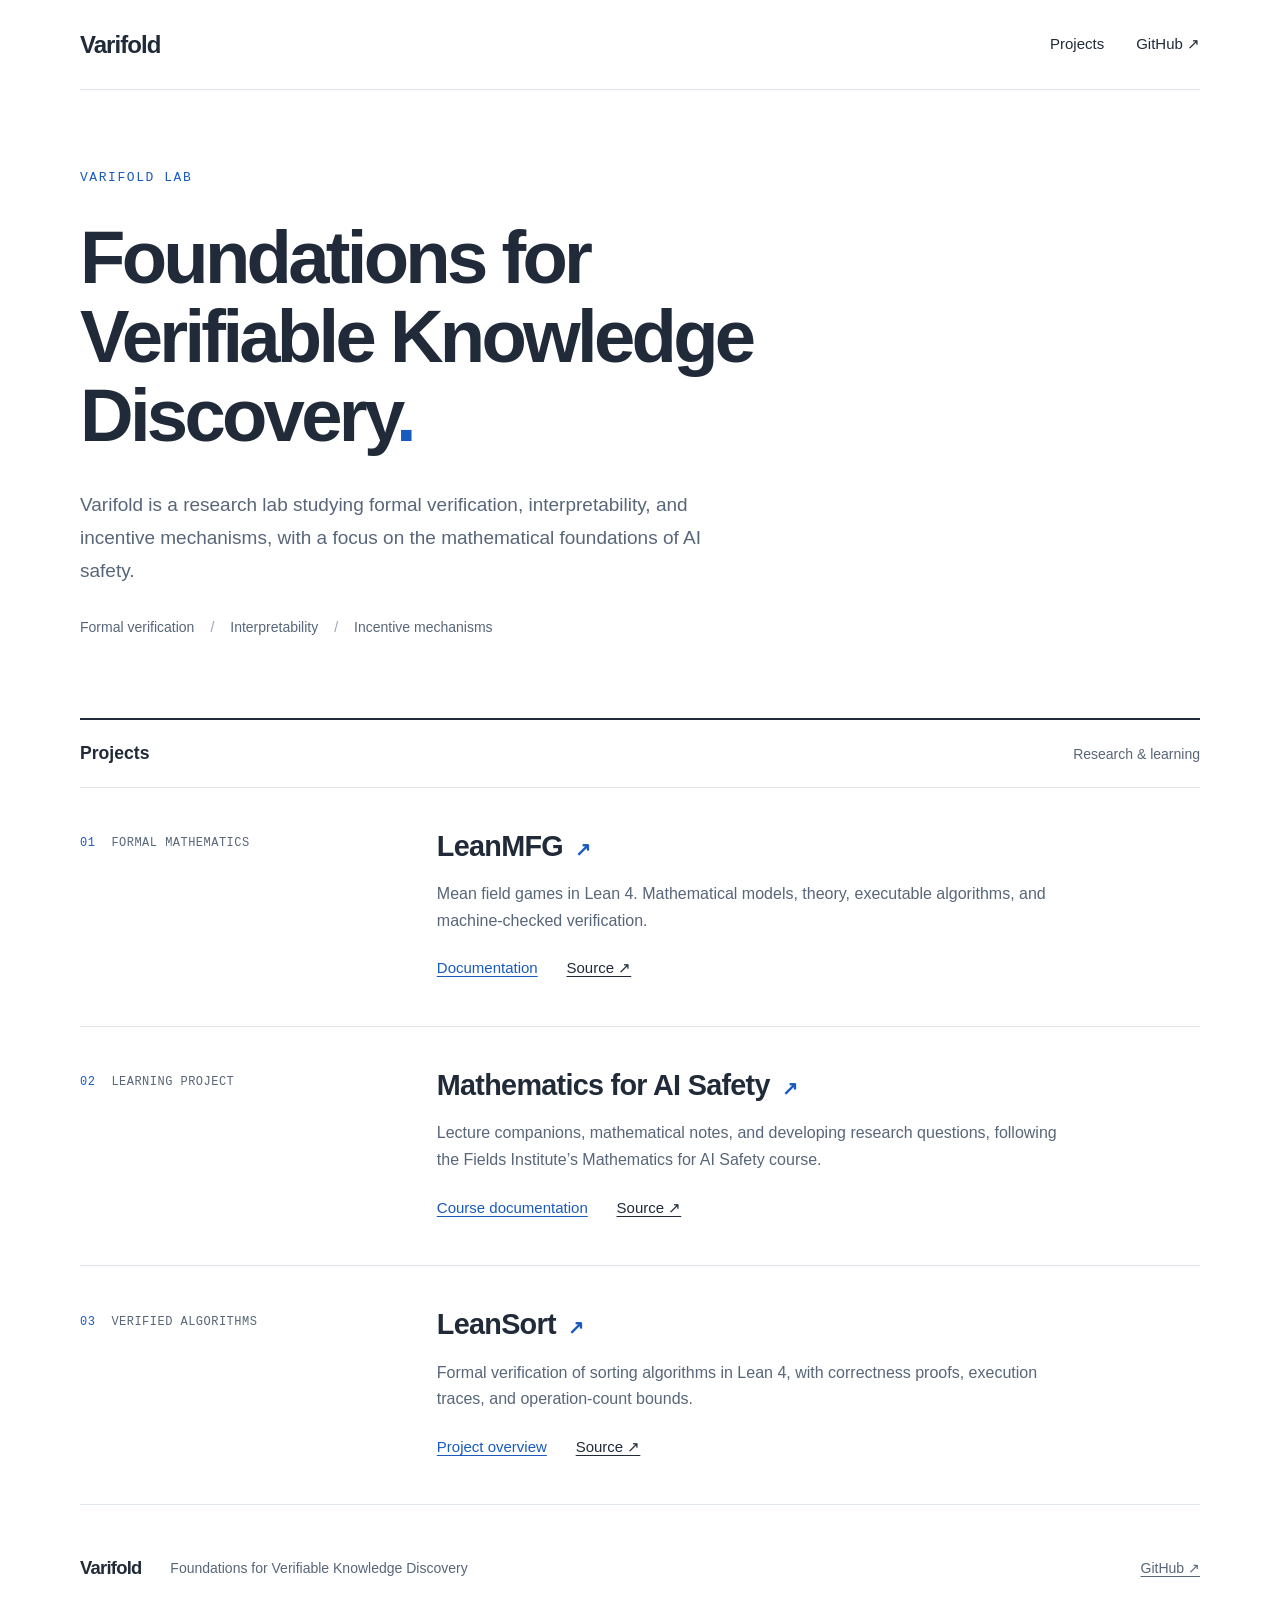
==== index.html @ c0313242 "Create Varifold Lab website and project directory" ====
<!doctype html>
<html lang="en">
<head>
  <meta charset="utf-8">
  <meta name="viewport" content="width=device-width, initial-scale=1">
  <title>Varifold — Foundations for Verifiable Knowledge Discovery</title>
  <meta name="description" content="Varifold is a research lab studying formal verification, interpretability, and incentive mechanisms, with a focus on the mathematical foundations of AI safety.">
  <link rel="stylesheet" href="styles.css">
</head>
<body>
  <a class="skip-link" href="#main">Skip to content</a>
  <header class="site-header">
    <a class="brand" href="./" aria-label="Varifold home">Varifold</a>
    <nav aria-label="Main navigation"><a href="#projects">Projects</a><a href="https://github.com/Varifold-Lab">GitHub ↗</a></nav>
  </header>
  <main id="main">
    <section class="intro" aria-labelledby="intro-title">
      <p class="eyebrow">VARIFOLD LAB</p>
      <h1 id="intro-title">Foundations for<br>Verifiable Knowledge<br>Discovery<span class="period">.</span></h1>
      <p class="description">Varifold is a research lab studying formal verification, interpretability, and incentive mechanisms, with a focus on the mathematical foundations of AI safety.</p>
      <p class="research-areas">Formal verification <span aria-hidden="true">/</span> Interpretability <span aria-hidden="true">/</span> Incentive mechanisms</p>
    </section>
    <section class="projects" id="projects" aria-labelledby="projects-title">
      <div class="section-heading"><h2 id="projects-title">Projects</h2><span>Research & learning</span></div>
      <article class="project">
        <div class="project-kind"><span class="project-number">01</span><span>FORMAL MATHEMATICS</span></div>
        <div class="project-content">
          <h3><a href="https://varifold-lab.github.io/LeanMFG/">LeanMFG <span aria-hidden="true">↗</span></a></h3>
          <p>Mean field games in Lean 4. Mathematical models, theory, executable algorithms, and machine-checked verification.</p>
          <div class="project-links"><a href="https://varifold-lab.github.io/LeanMFG/">Documentation</a><a href="https://github.com/Varifold-Lab/LeanMFG">Source ↗</a></div>
        </div>
      </article>
      <article class="project">
        <div class="project-kind"><span class="project-number">02</span><span>LEARNING PROJECT</span></div>
        <div class="project-content">
          <h3><a href="/awesome-ai-safety/">Mathematics for AI Safety <span aria-hidden="true">↗</span></a></h3>
          <p>Lecture companions, mathematical notes, and developing research questions, following the Fields Institute’s Mathematics for AI Safety course.</p>
          <div class="project-links"><a href="/awesome-ai-safety/">Course documentation</a><a href="https://github.com/Varifold-Lab/awesome-ai-safety">Source ↗</a></div>
        </div>
      </article>
      <article class="project">
        <div class="project-kind"><span class="project-number">03</span><span>VERIFIED ALGORITHMS</span></div>
        <div class="project-content">
          <h3><a href="https://github.com/Varifold-Lab/LeanSort">LeanSort <span aria-hidden="true">↗</span></a></h3>
          <p>Formal verification of sorting algorithms in Lean 4, with correctness proofs, execution traces, and operation-count bounds.</p>
          <div class="project-links"><a href="https://github.com/Varifold-Lab/LeanSort#readme">Project overview</a><a href="https://github.com/Varifold-Lab/LeanSort">Source ↗</a></div>
        </div>
      </article>
    </section>
  </main>
  <footer><a class="brand" href="./">Varifold</a><span>Foundations for Verifiable Knowledge Discovery</span><a href="https://github.com/Varifold-Lab">GitHub ↗</a></footer>
</body>
</html>
---- styles.css ----
:root { color-scheme: light; --ink: #202a38; --muted: #586679; --accent: #195abe; --line: #dfe5eb; --mono: ui-monospace, SFMono-Regular, Menlo, Consolas, monospace; }
* { box-sizing: border-box; }
html { scroll-padding-top: 2rem; }
body { margin: 0; color: var(--ink); background: #fff; font-family: -apple-system, BlinkMacSystemFont, "Segoe UI", sans-serif; line-height: 1.65; }
a { color: inherit; text-underline-offset: .22em; }
a:hover { color: var(--accent); }
:focus-visible { outline: 2px solid var(--accent); outline-offset: 5px; }
::selection { background: #dae9ff; }
.skip-link { position: absolute; top: -5rem; left: 1rem; background: #fff; padding: .5rem 1rem; }
.skip-link:focus { top: .5rem; }
.site-header, main, footer { width: min(1120px, calc(100% - 96px)); margin: auto; }
.site-header { min-height: 90px; padding: 1rem 0; display: flex; flex-wrap: wrap; justify-content: space-between; align-items: center; border-bottom: 1px solid var(--line); gap: 1rem 2rem; }
.brand { font-size: 1.5rem; font-weight: 700; letter-spacing: -.04em; text-decoration: none; }
nav { display: flex; gap: 2rem; font-size: .9375rem; }
nav a { text-decoration: none; }
.intro { padding: 78px 0 64px; }
.eyebrow { margin: 0 0 1.8rem; color: var(--accent); font: .8125rem/1.6 var(--mono); letter-spacing: .12em; }
h1 { margin: 0; font-size: clamp(2.8rem, 5.8vw, 4.7rem); font-weight: 550; line-height: 1.07; letter-spacing: -.05em; }
.period { color: var(--accent); }
.description { max-width: 680px; font-size: 1.1875rem; line-height: 1.75; color: var(--muted); margin: 2rem 0 1.8rem; }
.research-areas { display: flex; flex-wrap: wrap; gap: .6rem 1rem; color: var(--muted); font-size: .875rem; }
.research-areas span { color: #98a4b4; }
.section-heading { display: flex; align-items: baseline; justify-content: space-between; gap: 1rem; padding: 1.2rem 0; border-top: 2px solid var(--ink); border-bottom: 1px solid var(--line); }
h2 { margin: 0; font-size: 1.1rem; font-weight: 650; }
.section-heading > span { font-size: .875rem; color: var(--muted); }
.project { display: grid; grid-template-columns: 29% 1fr; gap: 2rem; padding: 2.5rem 0 2.8rem; border-bottom: 1px solid var(--line); }
.project-kind { display: flex; align-items: baseline; gap: 1rem; font: .75rem/1.6 var(--mono); color: var(--muted); letter-spacing: .04em; padding-top: .4rem; }
.project-number { color: var(--accent); }
h3 { font-size: 1.8rem; line-height: 1.3; letter-spacing: -.025em; font-weight: 600; margin: 0; }
h3 a { text-decoration: none; }
h3 span { font-size: 1.2rem; color: var(--accent); margin-left: .3rem; }
.project-content > p { max-width: 620px; color: var(--muted); font-size: 1rem; margin: 1rem 0 1.4rem; }
.project-links { display: flex; flex-wrap: wrap; gap: 1.8rem; font-size: .9375rem; }
.project-links a:first-child { color: var(--accent); }
footer { display: flex; gap: 1.8rem; align-items: center; padding: 3rem 0; color: var(--muted); font-size: .875rem; }
footer .brand { color: var(--ink); font-size: 1.15rem; }
footer > a:last-child { margin-left: auto; white-space: nowrap; }
@media (max-width: 760px) {
  .site-header, main, footer { width: calc(100% - 44px); }
  .site-header { min-height: 76px; }
  nav { gap: 1.25rem; }
  .intro { padding: 54px 0 42px; }
  h1 { font-size: clamp(2.5rem, 7.6vw, 3.7rem); }
  .description { font-size: 1.0625rem; }
  .project { grid-template-columns: 1fr; gap: .85rem; padding: 2rem 0; }
  h3 { font-size: 1.5rem; }
  footer { flex-wrap: wrap; gap: .8rem 1.4rem; padding: 2rem 0; }
  footer > span { order: 3; width: 100%; }
}
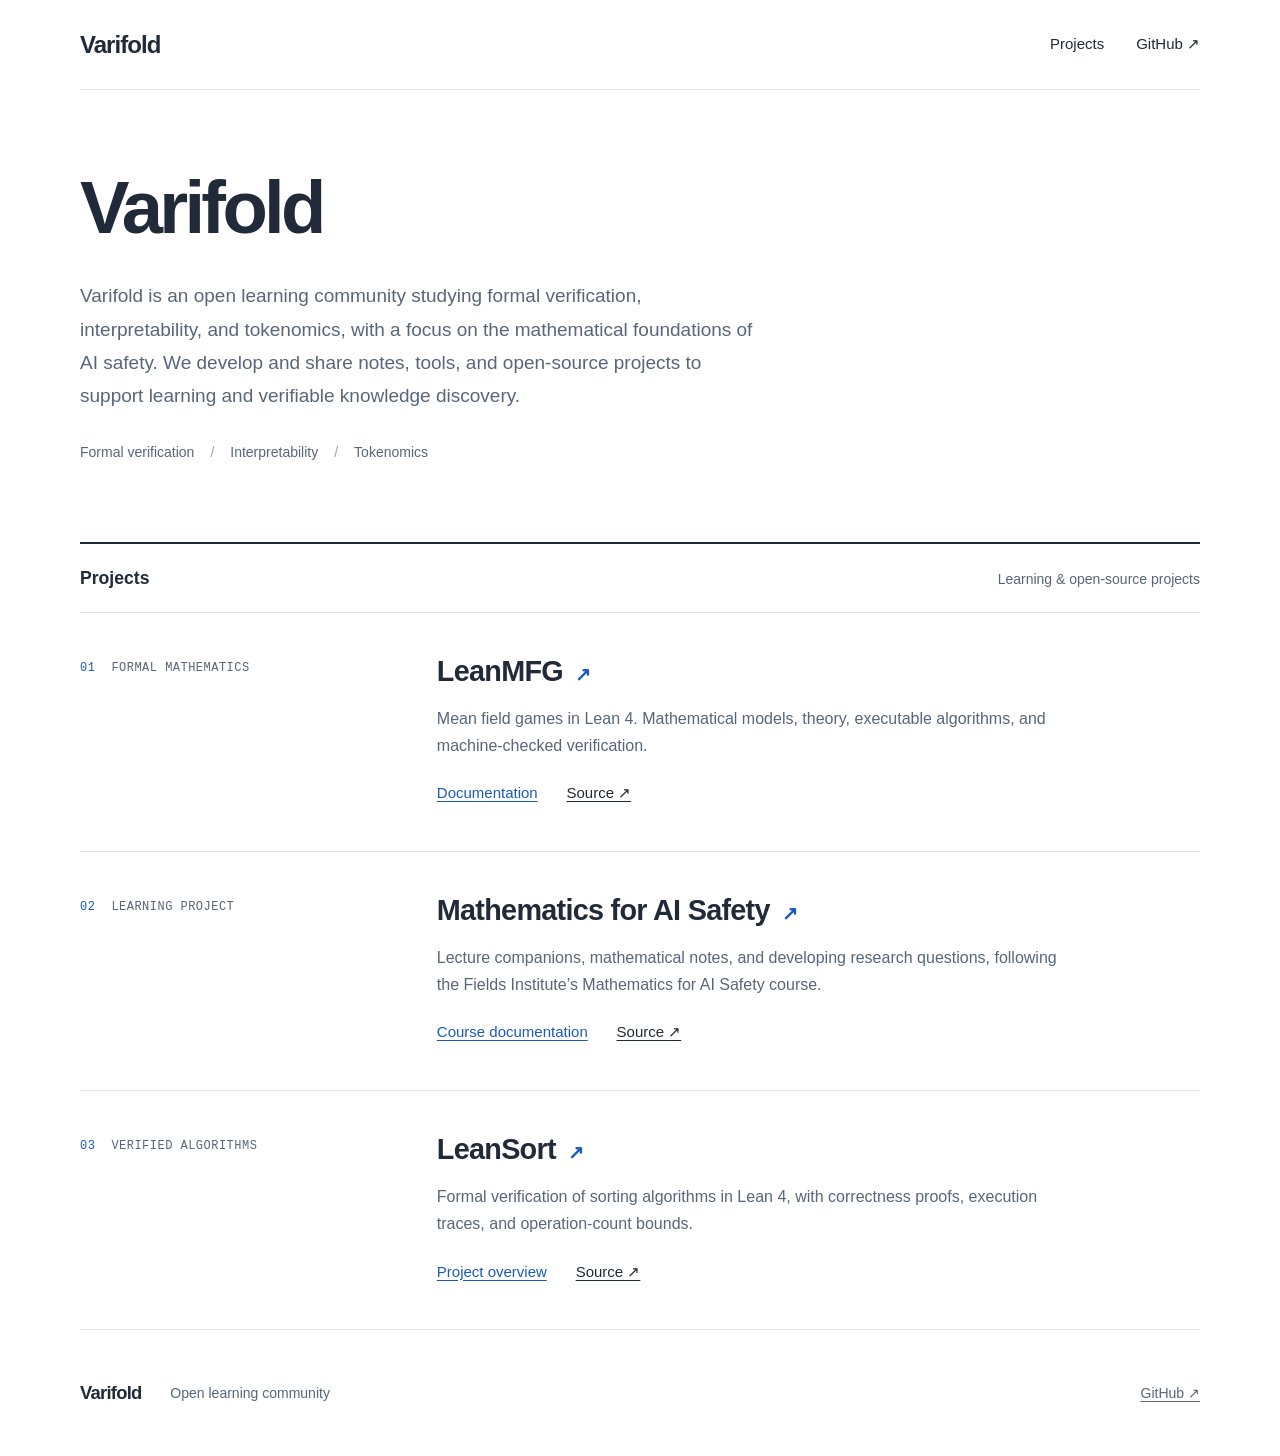
==== commit b019eca3: "Describe Varifold as an open learning community" ====
--- a/index.html
+++ b/index.html
@@ -3,8 +3,8 @@
 <head>
   <meta charset="utf-8">
   <meta name="viewport" content="width=device-width, initial-scale=1">
-  <title>Varifold — Foundations for Verifiable Knowledge Discovery</title>
-  <meta name="description" content="Varifold is a research lab studying formal verification, interpretability, and incentive mechanisms, with a focus on the mathematical foundations of AI safety.">
+  <title>Varifold — Open Learning Community</title>
+  <meta name="description" content="Varifold is an open learning community studying formal verification, interpretability, and tokenomics, with a focus on the mathematical foundations of AI safety. We develop and share notes, tools, and open-source projects to support learning and verifiable knowledge discovery.">
   <link rel="stylesheet" href="styles.css">
 </head>
 <body>
@@ -15,13 +15,12 @@
   </header>
   <main id="main">
     <section class="intro" aria-labelledby="intro-title">
-      <p class="eyebrow">VARIFOLD LAB</p>
-      <h1 id="intro-title">Foundations for<br>Verifiable Knowledge<br>Discovery<span class="period">.</span></h1>
-      <p class="description">Varifold is a research lab studying formal verification, interpretability, and incentive mechanisms, with a focus on the mathematical foundations of AI safety.</p>
-      <p class="research-areas">Formal verification <span aria-hidden="true">/</span> Interpretability <span aria-hidden="true">/</span> Incentive mechanisms</p>
+      <h1 id="intro-title">Varifold</h1>
+      <p class="description">Varifold is an open learning community studying formal verification, interpretability, and tokenomics, with a focus on the mathematical foundations of AI safety. We develop and share notes, tools, and open-source projects to support learning and verifiable knowledge discovery.</p>
+      <p class="research-areas">Formal verification <span aria-hidden="true">/</span> Interpretability <span aria-hidden="true">/</span> Tokenomics</p>
     </section>
     <section class="projects" id="projects" aria-labelledby="projects-title">
-      <div class="section-heading"><h2 id="projects-title">Projects</h2><span>Research & learning</span></div>
+      <div class="section-heading"><h2 id="projects-title">Projects</h2><span>Learning & open-source projects</span></div>
       <article class="project">
         <div class="project-kind"><span class="project-number">01</span><span>FORMAL MATHEMATICS</span></div>
         <div class="project-content">
@@ -48,6 +47,6 @@
       </article>
     </section>
   </main>
-  <footer><a class="brand" href="./">Varifold</a><span>Foundations for Verifiable Knowledge Discovery</span><a href="https://github.com/Varifold-Lab">GitHub ↗</a></footer>
+  <footer><a class="brand" href="./">Varifold</a><span>Open learning community</span><a href="https://github.com/Varifold-Lab">GitHub ↗</a></footer>
 </body>
 </html>
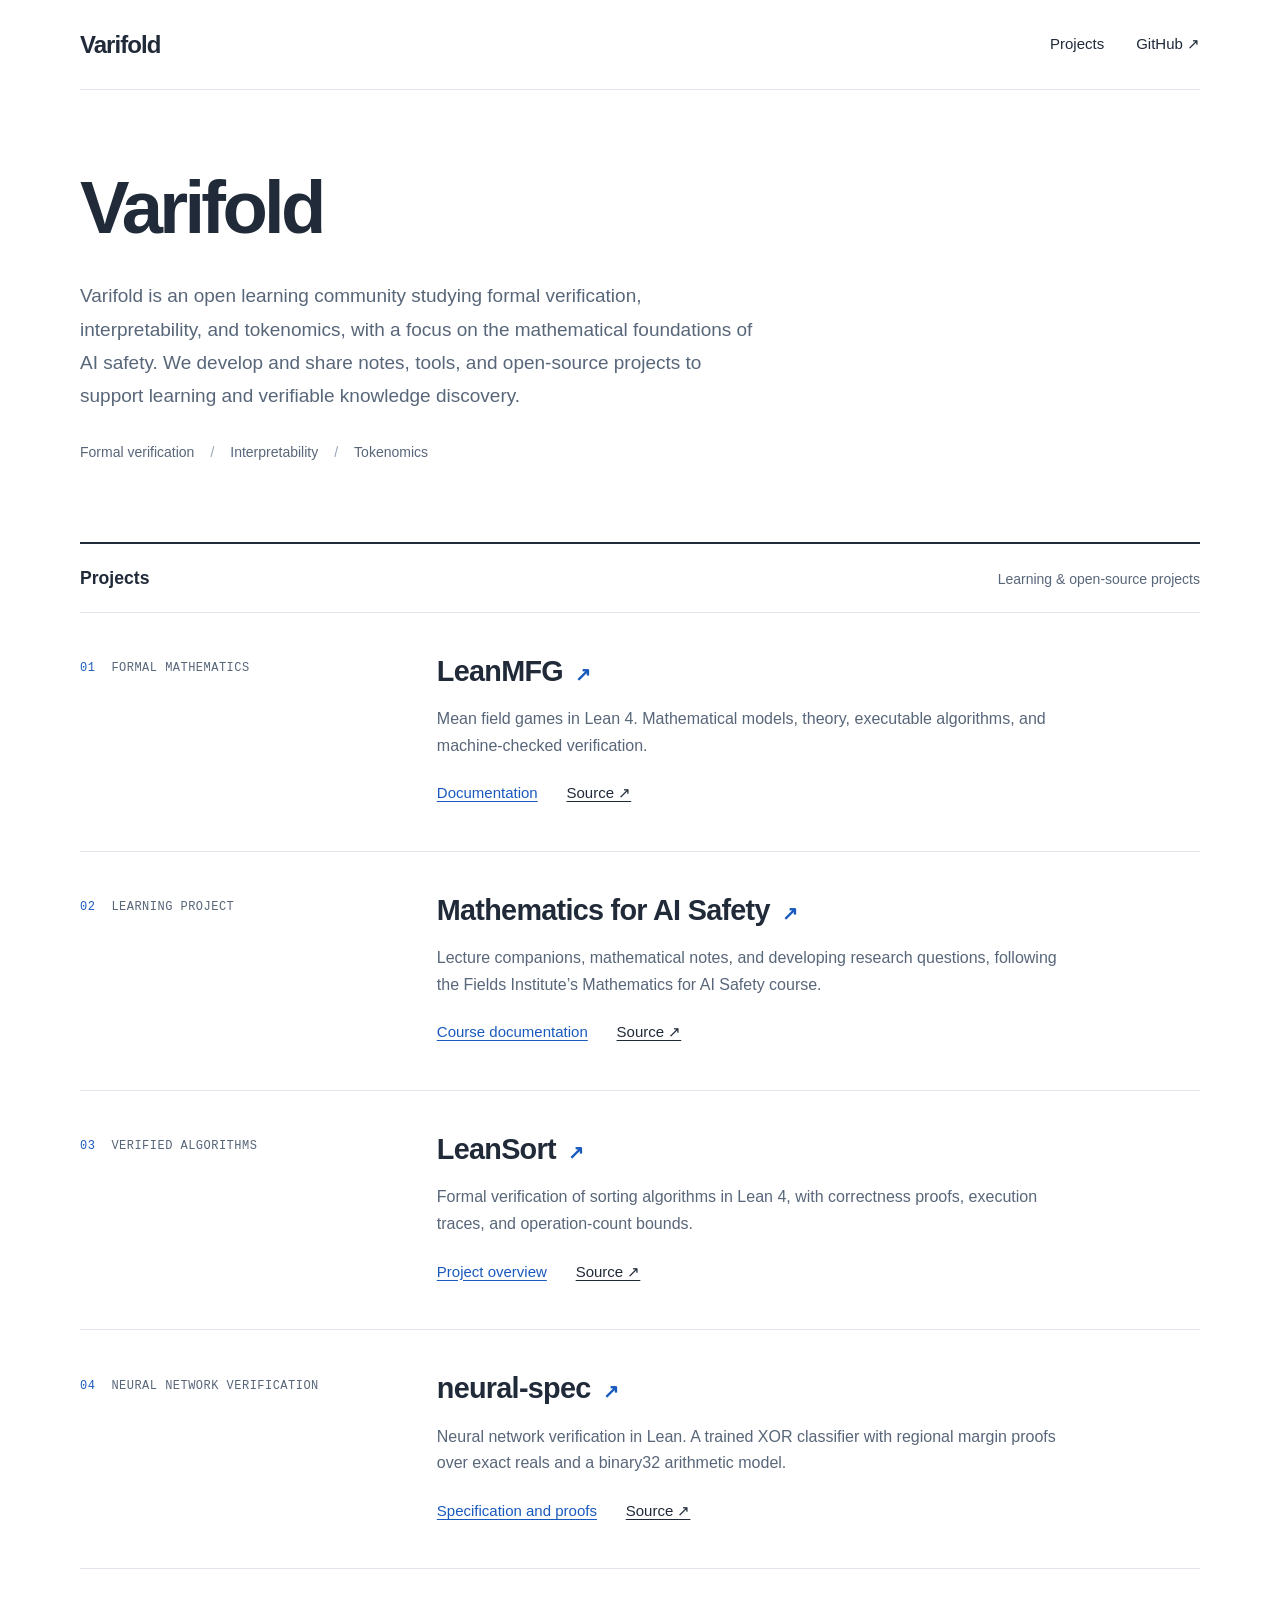
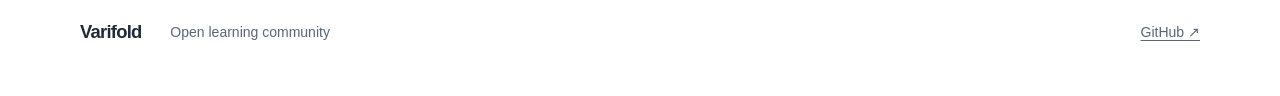
==== commit cea7c682: "Add neural-spec to the public project directory" ====
--- a/index.html
+++ b/index.html
@@ -45,6 +45,14 @@
           <div class="project-links"><a href="https://github.com/Varifold-Lab/LeanSort#readme">Project overview</a><a href="https://github.com/Varifold-Lab/LeanSort">Source ↗</a></div>
         </div>
       </article>
+      <article class="project">
+        <div class="project-kind"><span class="project-number">04</span><span>NEURAL NETWORK VERIFICATION</span></div>
+        <div class="project-content">
+          <h3><a href="https://varifold-lab.github.io/neural-spec/">neural-spec <span aria-hidden="true">↗</span></a></h3>
+          <p>Neural network verification in Lean. A trained XOR classifier with regional margin proofs over exact reals and a binary32 arithmetic model.</p>
+          <div class="project-links"><a href="https://varifold-lab.github.io/neural-spec/">Specification and proofs</a><a href="https://github.com/Varifold-Lab/neural-spec">Source ↗</a></div>
+        </div>
+      </article>
     </section>
   </main>
   <footer><a class="brand" href="./">Varifold</a><span>Open learning community</span><a href="https://github.com/Varifold-Lab">GitHub ↗</a></footer>
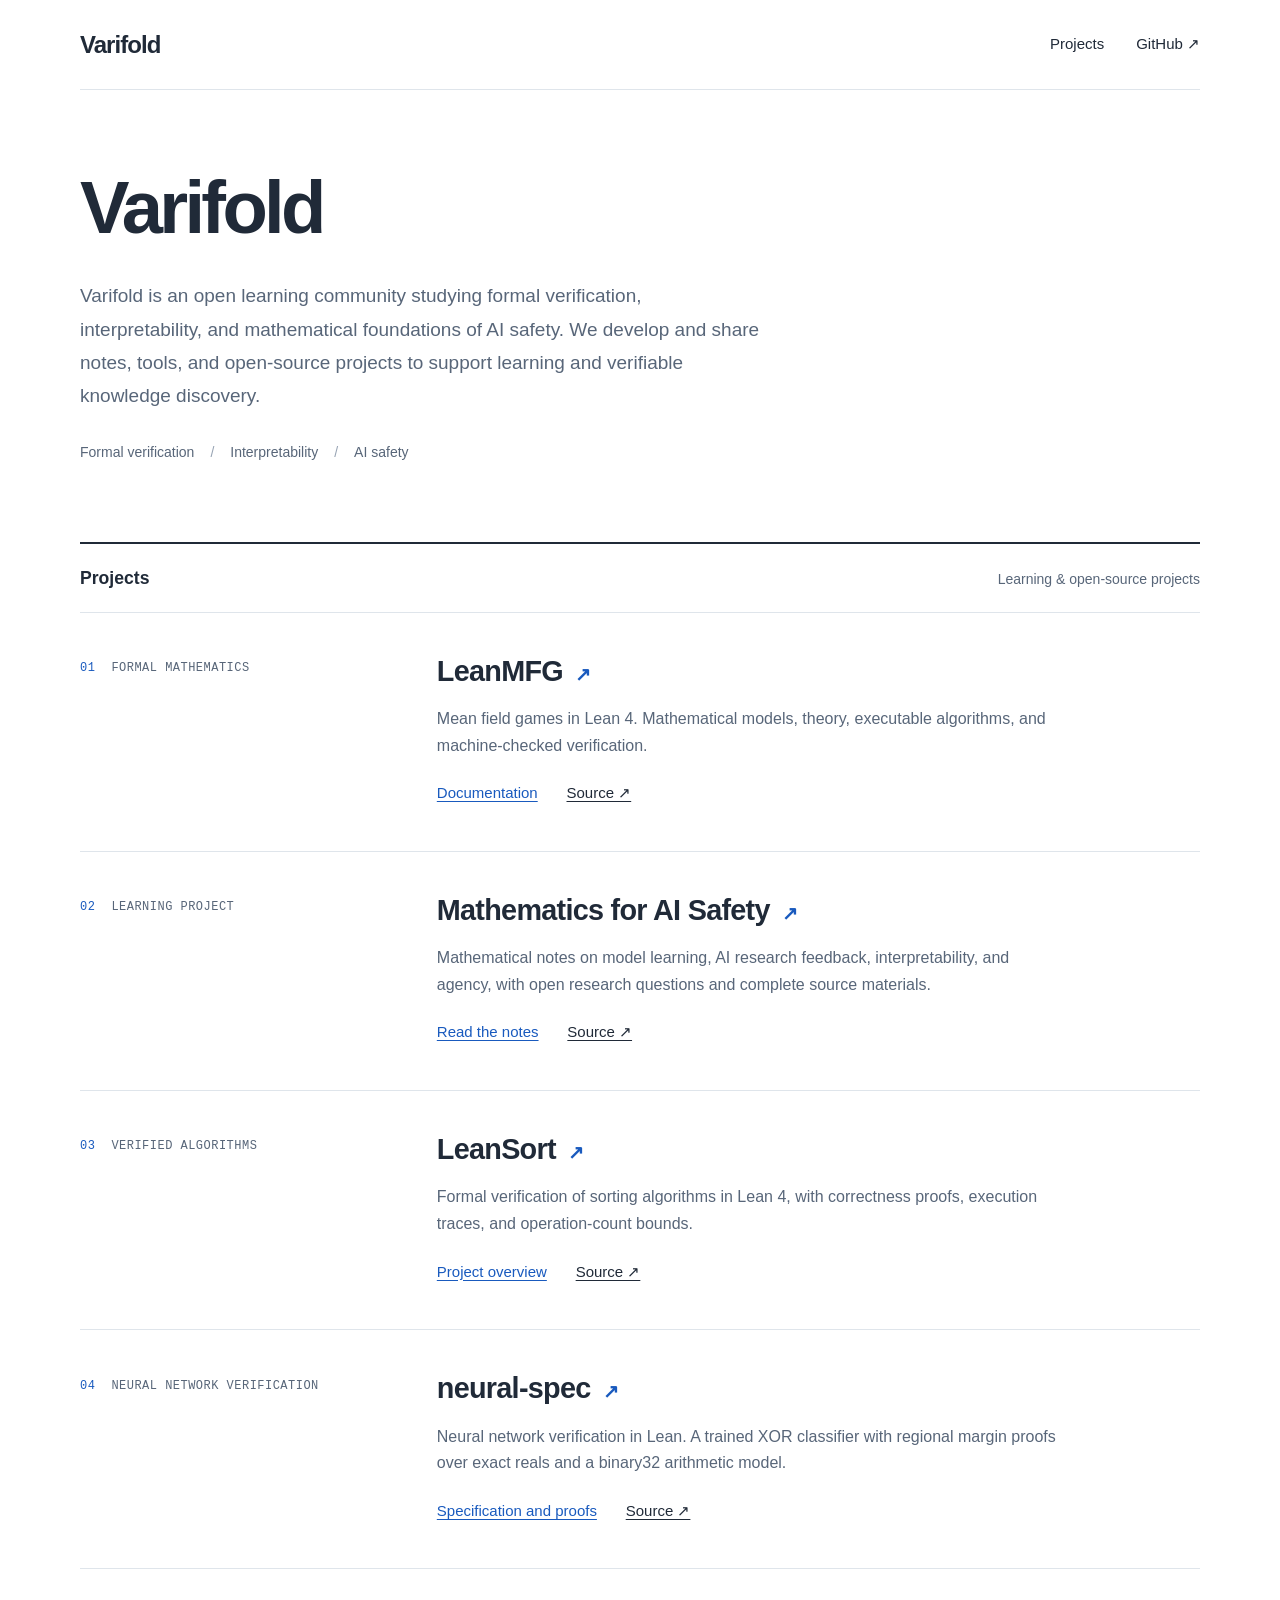
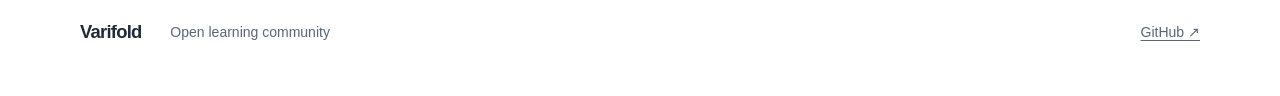
==== commit b0017b28: "Align homepage introduction with the GitHub profile README" ====
--- a/index.html
+++ b/index.html
@@ -4,7 +4,7 @@
   <meta charset="utf-8">
   <meta name="viewport" content="width=device-width, initial-scale=1">
   <title>Varifold — Open Learning Community</title>
-  <meta name="description" content="Varifold is an open learning community studying formal verification, interpretability, and tokenomics, with a focus on the mathematical foundations of AI safety. We develop and share notes, tools, and open-source projects to support learning and verifiable knowledge discovery.">
+  <meta name="description" content="Varifold is an open learning community studying formal verification, interpretability, and mathematical foundations of AI safety. We develop and share notes, tools, and open-source projects to support learning and verifiable knowledge discovery.">
   <link rel="stylesheet" href="styles.css">
 </head>
 <body>
@@ -16,8 +16,8 @@
   <main id="main">
     <section class="intro" aria-labelledby="intro-title">
       <h1 id="intro-title">Varifold</h1>
-      <p class="description">Varifold is an open learning community studying formal verification, interpretability, and tokenomics, with a focus on the mathematical foundations of AI safety. We develop and share notes, tools, and open-source projects to support learning and verifiable knowledge discovery.</p>
-      <p class="research-areas">Formal verification <span aria-hidden="true">/</span> Interpretability <span aria-hidden="true">/</span> Tokenomics</p>
+      <p class="description">Varifold is an open learning community studying formal verification, interpretability, and mathematical foundations of AI safety. We develop and share notes, tools, and open-source projects to support learning and verifiable knowledge discovery.</p>
+      <p class="research-areas">Formal verification <span aria-hidden="true">/</span> Interpretability <span aria-hidden="true">/</span> AI safety</p>
     </section>
     <section class="projects" id="projects" aria-labelledby="projects-title">
       <div class="section-heading"><h2 id="projects-title">Projects</h2><span>Learning & open-source projects</span></div>
@@ -33,8 +33,8 @@
         <div class="project-kind"><span class="project-number">02</span><span>LEARNING PROJECT</span></div>
         <div class="project-content">
           <h3><a href="/awesome-ai-safety/">Mathematics for AI Safety <span aria-hidden="true">↗</span></a></h3>
-          <p>Lecture companions, mathematical notes, and developing research questions, following the Fields Institute’s Mathematics for AI Safety course.</p>
-          <div class="project-links"><a href="/awesome-ai-safety/">Course documentation</a><a href="https://github.com/Varifold-Lab/awesome-ai-safety">Source ↗</a></div>
+          <p>Mathematical notes on model learning, AI research feedback, interpretability, and agency, with open research questions and complete source materials.</p>
+          <div class="project-links"><a href="/awesome-ai-safety/">Read the notes</a><a href="https://github.com/Varifold-Lab/awesome-ai-safety">Source ↗</a></div>
         </div>
       </article>
       <article class="project">
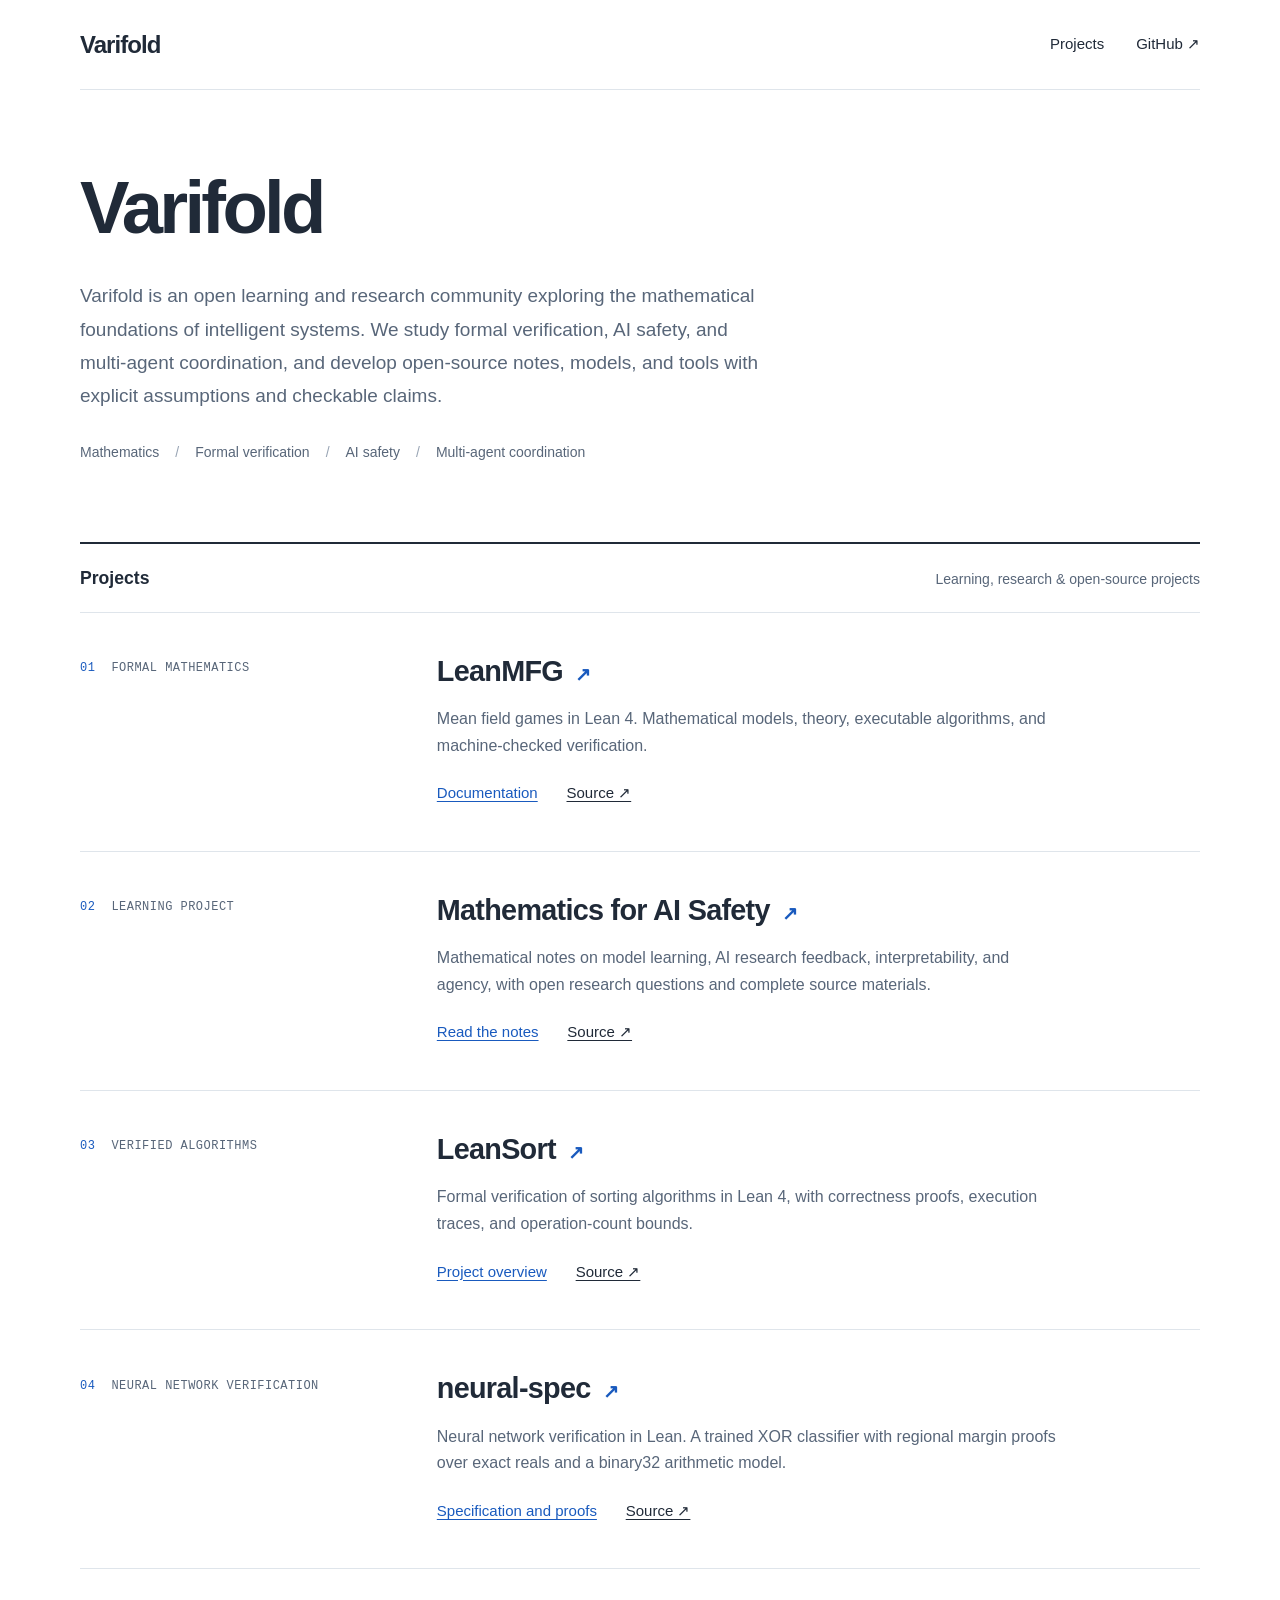
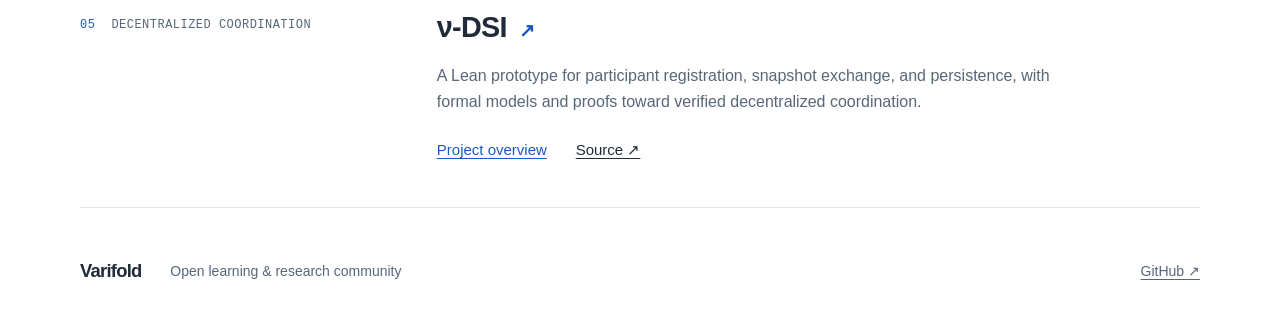
==== commit b038991f: "Align community positioning and add vdsi project" ====
--- a/index.html
+++ b/index.html
@@ -3,8 +3,8 @@
 <head>
   <meta charset="utf-8">
   <meta name="viewport" content="width=device-width, initial-scale=1">
-  <title>Varifold — Open Learning Community</title>
-  <meta name="description" content="Varifold is an open learning community studying formal verification, interpretability, and mathematical foundations of AI safety. We develop and share notes, tools, and open-source projects to support learning and verifiable knowledge discovery.">
+  <title>Varifold — Open Learning and Research Community</title>
+  <meta name="description" content="An open learning and research community exploring mathematical foundations, formal verification, AI safety, and multi-agent coordination.">
   <link rel="stylesheet" href="styles.css">
 </head>
 <body>
@@ -16,11 +16,11 @@
   <main id="main">
     <section class="intro" aria-labelledby="intro-title">
       <h1 id="intro-title">Varifold</h1>
-      <p class="description">Varifold is an open learning community studying formal verification, interpretability, and mathematical foundations of AI safety. We develop and share notes, tools, and open-source projects to support learning and verifiable knowledge discovery.</p>
-      <p class="research-areas">Formal verification <span aria-hidden="true">/</span> Interpretability <span aria-hidden="true">/</span> AI safety</p>
+      <p class="description">Varifold is an open learning and research community exploring the mathematical foundations of intelligent systems. We study formal verification, AI safety, and multi-agent coordination, and develop open-source notes, models, and tools with explicit assumptions and checkable claims.</p>
+      <p class="research-areas">Mathematics <span aria-hidden="true">/</span> Formal verification <span aria-hidden="true">/</span> AI safety <span aria-hidden="true">/</span> Multi-agent coordination</p>
     </section>
     <section class="projects" id="projects" aria-labelledby="projects-title">
-      <div class="section-heading"><h2 id="projects-title">Projects</h2><span>Learning & open-source projects</span></div>
+      <div class="section-heading"><h2 id="projects-title">Projects</h2><span>Learning, research &amp; open-source projects</span></div>
       <article class="project">
         <div class="project-kind"><span class="project-number">01</span><span>FORMAL MATHEMATICS</span></div>
         <div class="project-content">
@@ -53,8 +53,16 @@
           <div class="project-links"><a href="https://varifold-lab.github.io/neural-spec/">Specification and proofs</a><a href="https://github.com/Varifold-Lab/neural-spec">Source ↗</a></div>
         </div>
       </article>
+      <article class="project">
+        <div class="project-kind"><span class="project-number">05</span><span>DECENTRALIZED COORDINATION</span></div>
+        <div class="project-content">
+          <h3><a href="https://github.com/Varifold-Lab/vdsi">ν-DSI <span aria-hidden="true">↗</span></a></h3>
+          <p>A Lean prototype for participant registration, snapshot exchange, and persistence, with formal models and proofs toward verified decentralized coordination.</p>
+          <div class="project-links"><a href="https://github.com/Varifold-Lab/vdsi#readme">Project overview</a><a href="https://github.com/Varifold-Lab/vdsi">Source ↗</a></div>
+        </div>
+      </article>
     </section>
   </main>
-  <footer><a class="brand" href="./">Varifold</a><span>Open learning community</span><a href="https://github.com/Varifold-Lab">GitHub ↗</a></footer>
+  <footer><a class="brand" href="./">Varifold</a><span>Open learning &amp; research community</span><a href="https://github.com/Varifold-Lab">GitHub ↗</a></footer>
 </body>
 </html>
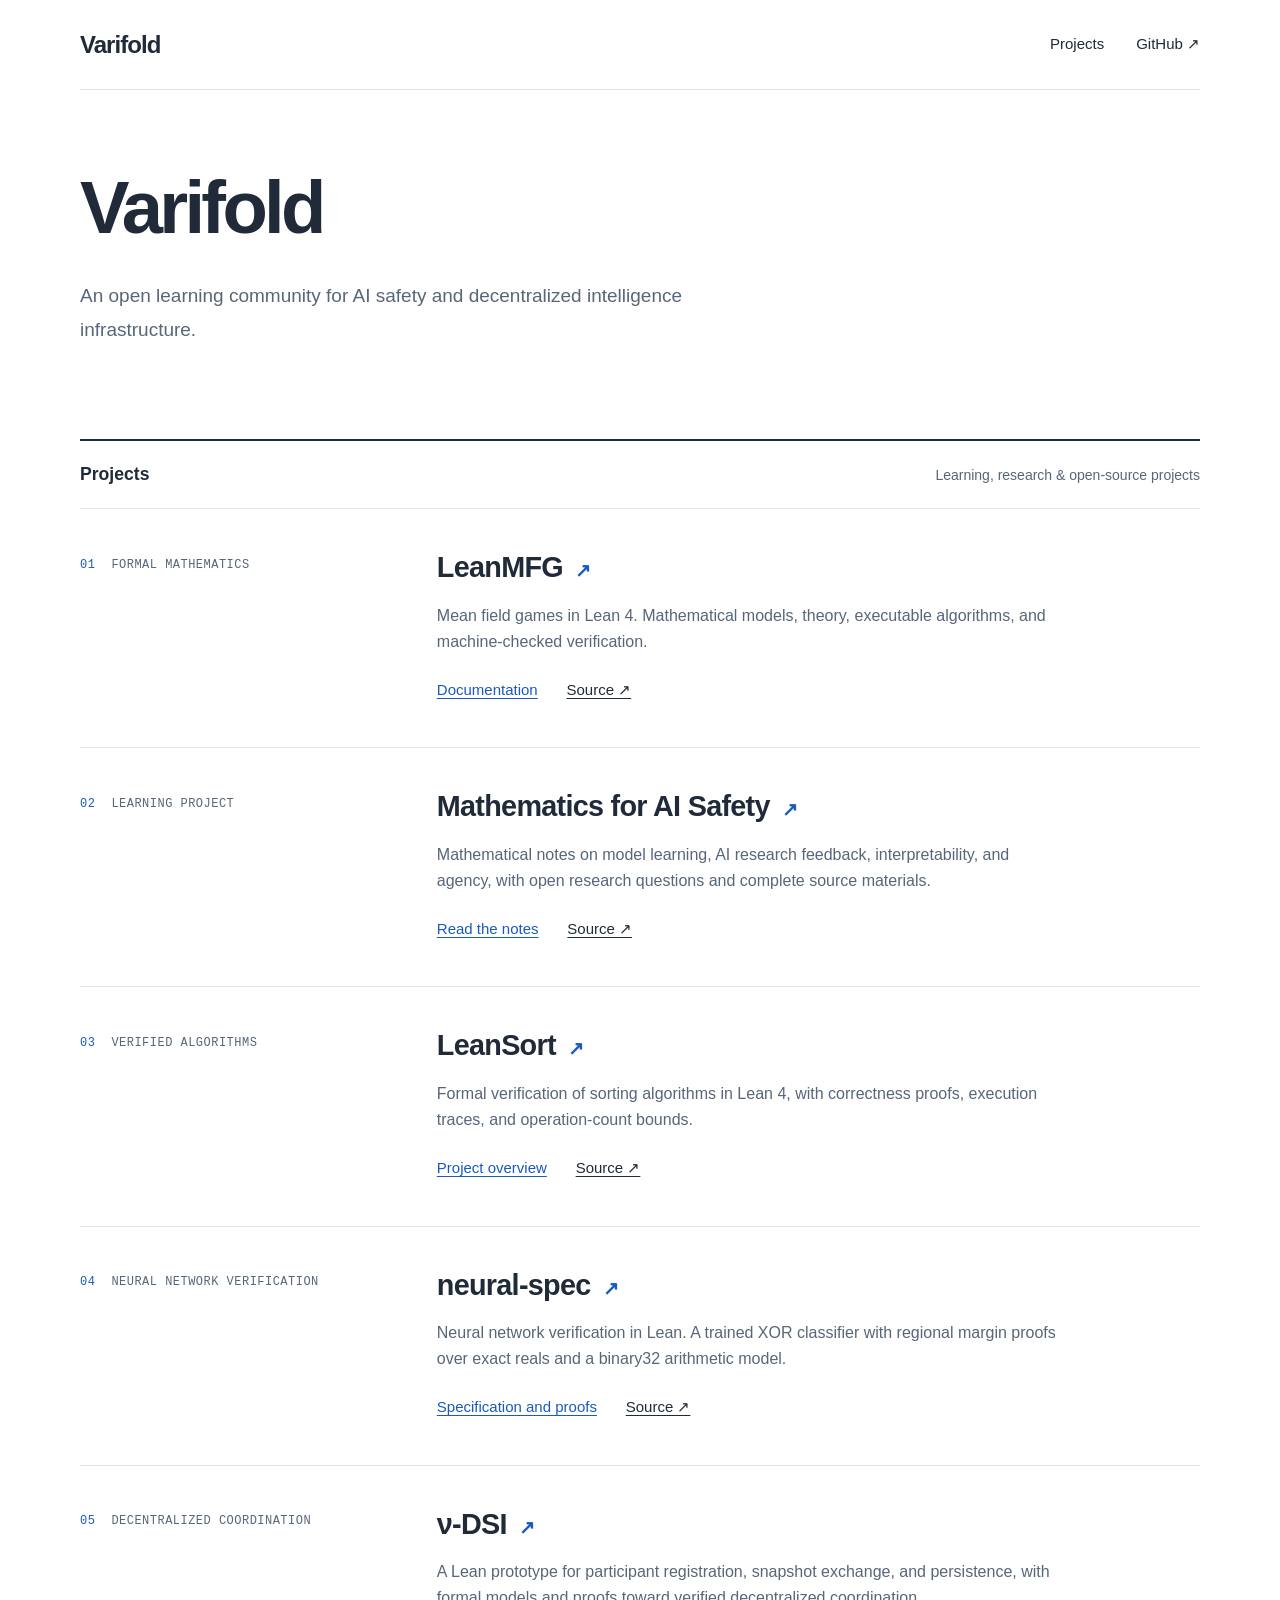
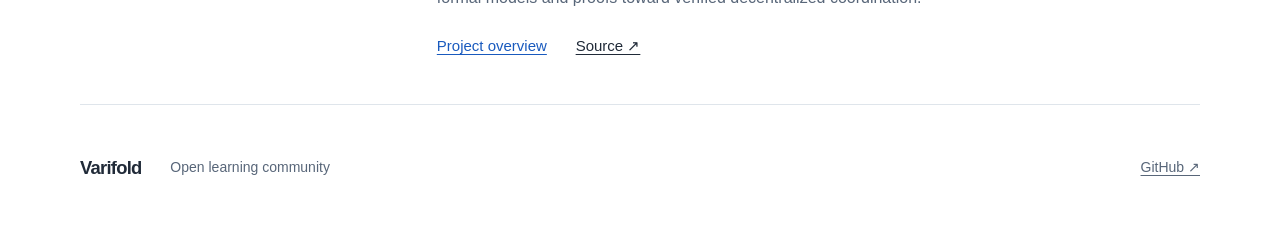
==== commit fb5d1c68: "Simplify Varifold introduction to a single community focus" ====
--- a/index.html
+++ b/index.html
@@ -3,8 +3,8 @@
 <head>
   <meta charset="utf-8">
   <meta name="viewport" content="width=device-width, initial-scale=1">
-  <title>Varifold — Open Learning and Research Community</title>
-  <meta name="description" content="An open learning and research community exploring mathematical foundations, formal verification, AI safety, and multi-agent coordination.">
+  <title>Varifold — AI Safety &amp; Decentralized Intelligence</title>
+  <meta name="description" content="An open learning community for AI safety and decentralized intelligence infrastructure.">
   <link rel="stylesheet" href="styles.css">
 </head>
 <body>
@@ -16,8 +16,7 @@
   <main id="main">
     <section class="intro" aria-labelledby="intro-title">
       <h1 id="intro-title">Varifold</h1>
-      <p class="description">Varifold is an open learning and research community exploring the mathematical foundations of intelligent systems. We study formal verification, AI safety, and multi-agent coordination, and develop open-source notes, models, and tools with explicit assumptions and checkable claims.</p>
-      <p class="research-areas">Mathematics <span aria-hidden="true">/</span> Formal verification <span aria-hidden="true">/</span> AI safety <span aria-hidden="true">/</span> Multi-agent coordination</p>
+      <p class="description">An open learning community for AI safety and decentralized intelligence infrastructure.</p>
     </section>
     <section class="projects" id="projects" aria-labelledby="projects-title">
       <div class="section-heading"><h2 id="projects-title">Projects</h2><span>Learning, research &amp; open-source projects</span></div>
@@ -63,6 +62,6 @@
       </article>
     </section>
   </main>
-  <footer><a class="brand" href="./">Varifold</a><span>Open learning &amp; research community</span><a href="https://github.com/Varifold-Lab">GitHub ↗</a></footer>
+  <footer><a class="brand" href="./">Varifold</a><span>Open learning community</span><a href="https://github.com/Varifold-Lab">GitHub ↗</a></footer>
 </body>
 </html>
